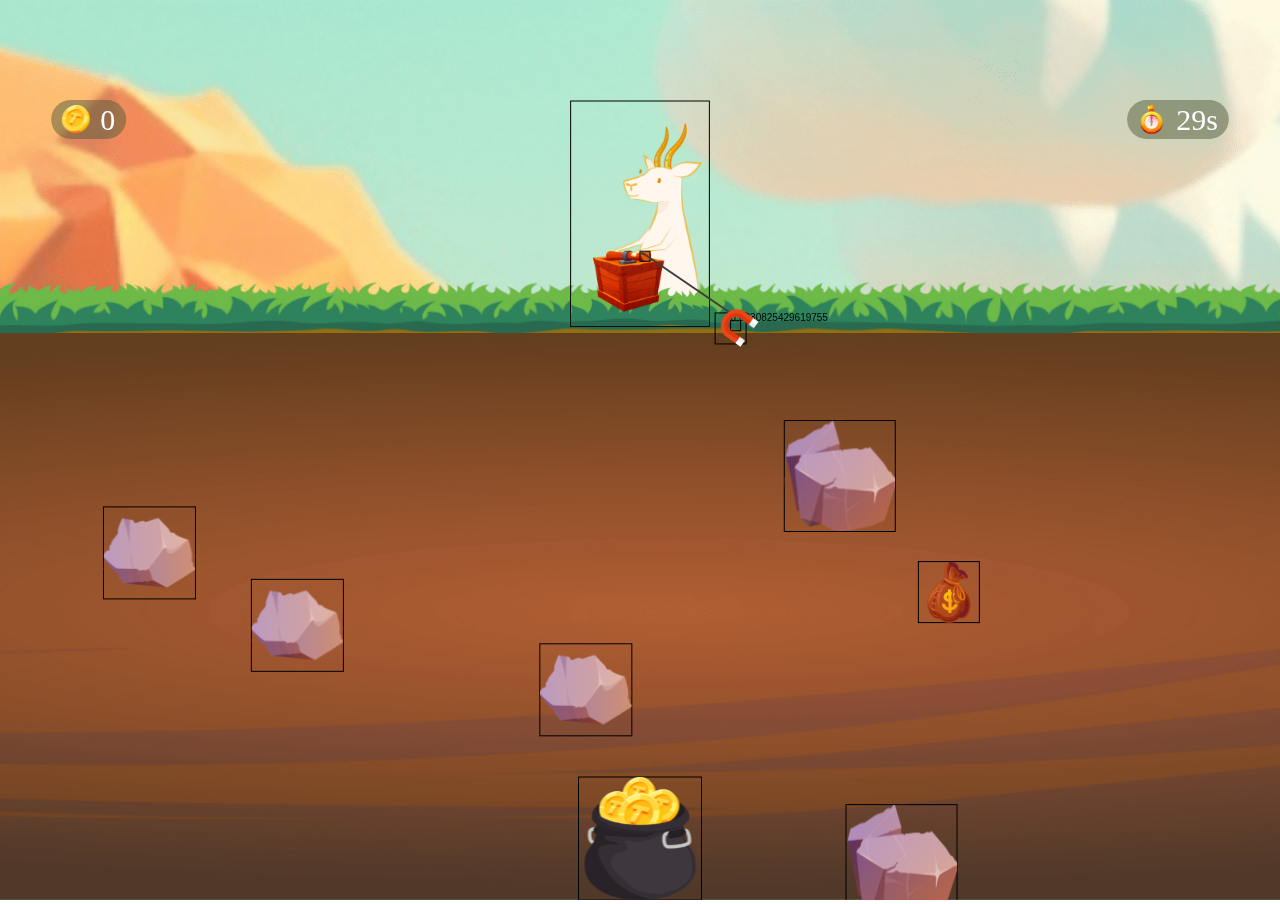
==== index.html @ d665a75e "done" ====
<!DOCTYPE html>
<html lang="en">
<head>
    <meta charset="UTF-8">
    <meta name="viewport" content="width=device-width, initial-scale=1.0">
    <title>Document</title>
    <link rel="stylesheet" href="src/css/style.css">
</head>
<body>
<script crossorigin="anonymous" src="src/js/script.js"></script>
</body>
</html>
---- src/css/style.css ----
body {
    background-color: white;
    margin: 0;
    text-align: center;
}

html, body {
    margin: 0;
    height: 100%;
    /*overflow: hidden*/
}

html {
    /*scrollbar-width: none;*/
    /*-ms-overflow-style: none;*/
}


.w-full {
    width: 100vw;
}

.h-full {
    height: 100vh;
}
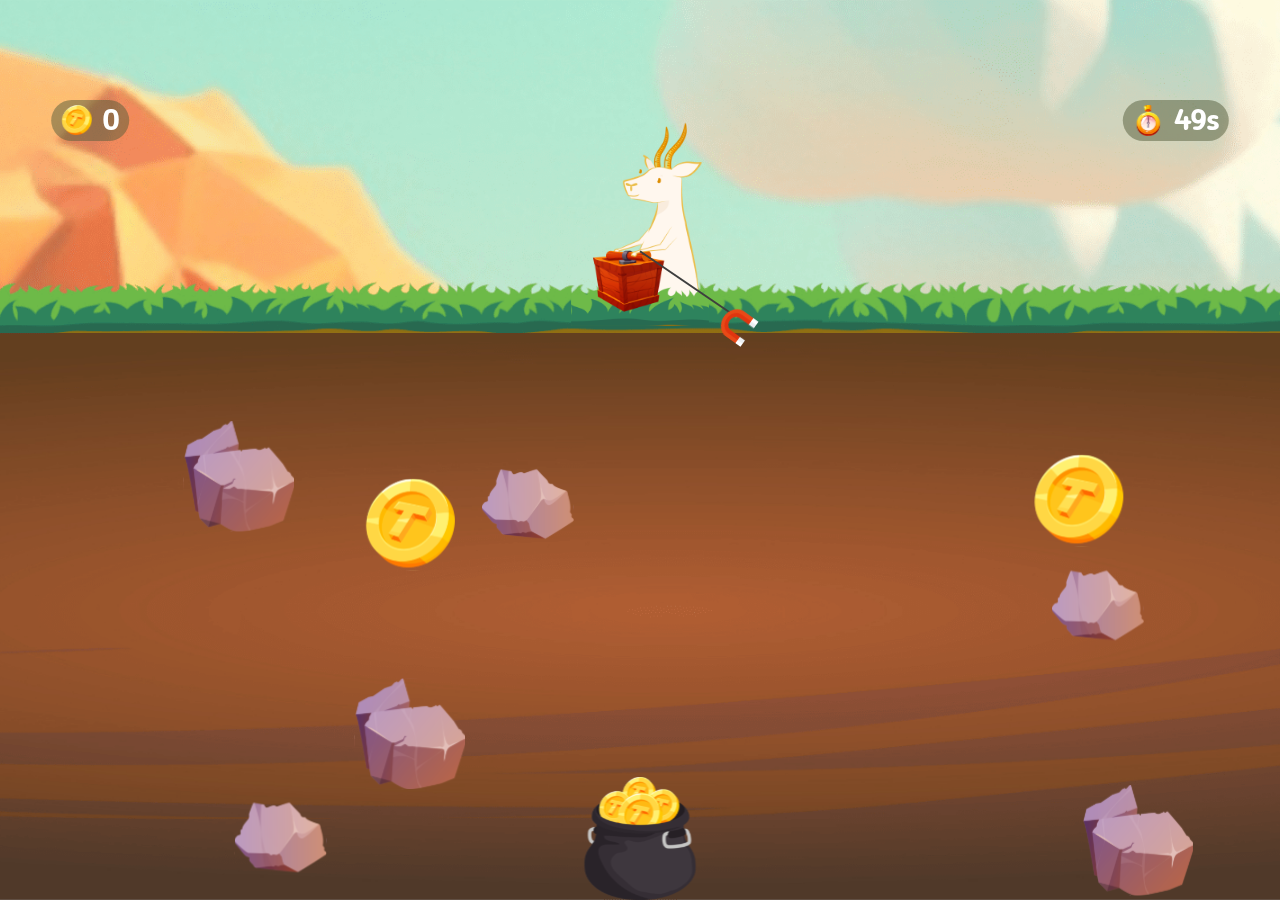
==== commit e0189766: "update font" ====
--- a/index.html
+++ b/index.html
@@ -4,6 +4,9 @@
     <meta charset="UTF-8">
     <meta name="viewport" content="width=device-width, initial-scale=1.0">
     <title>Document</title>
+    <link rel="preconnect" href="https://fonts.googleapis.com">
+    <link rel="preconnect" href="https://fonts.gstatic.com" crossorigin>
+    <link href="https://fonts.googleapis.com/css2?family=Madimi+One&display=swap" rel="stylesheet">
     <link rel="stylesheet" href="src/css/style.css">
 </head>
 <body>
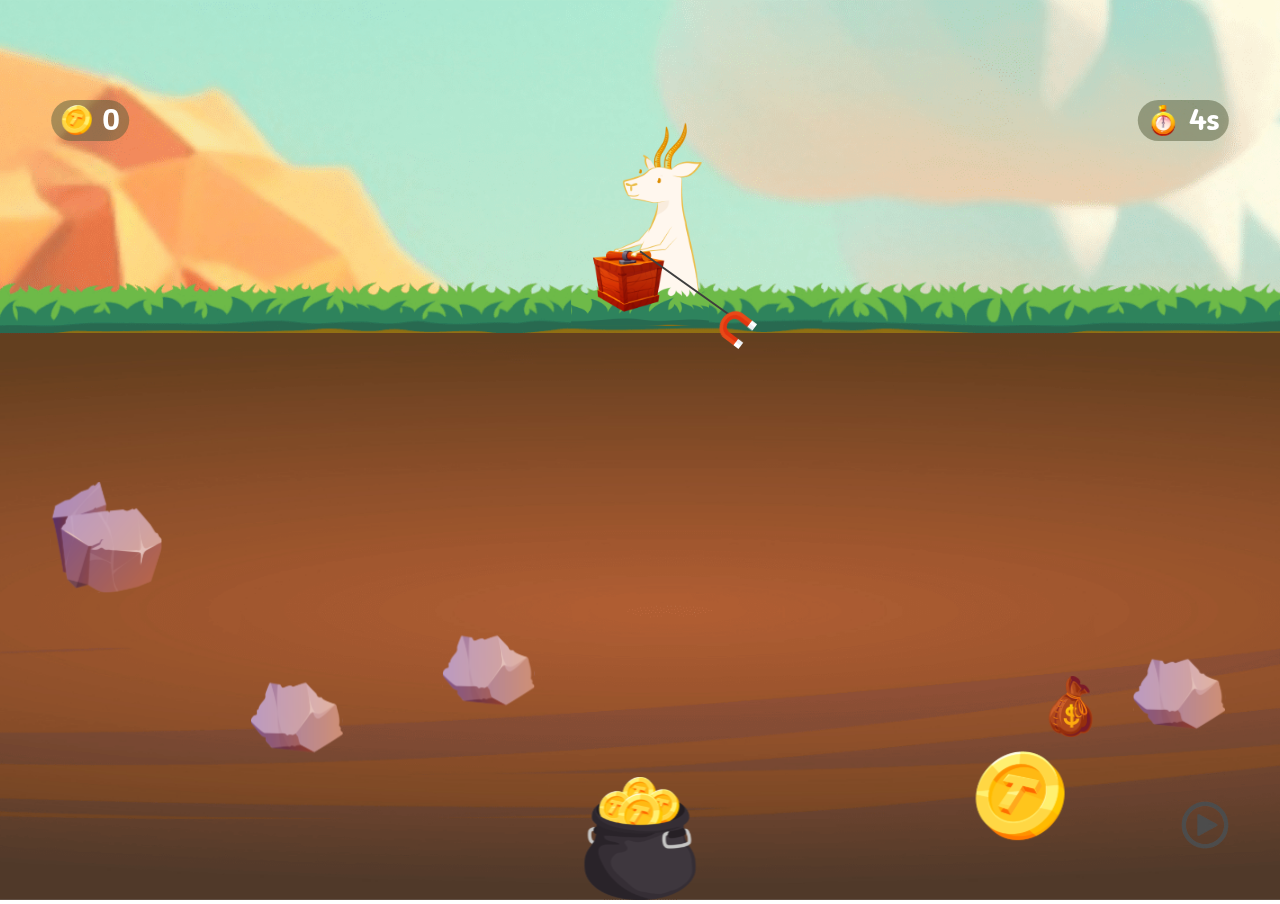
==== commit 27dfba9d: "add music" ====
--- a/index.html
+++ b/index.html
@@ -10,6 +10,7 @@
     <link rel="stylesheet" href="src/css/style.css">
 </head>
 <body>
+
 <script crossorigin="anonymous" src="src/js/script.js"></script>
 </body>
 </html>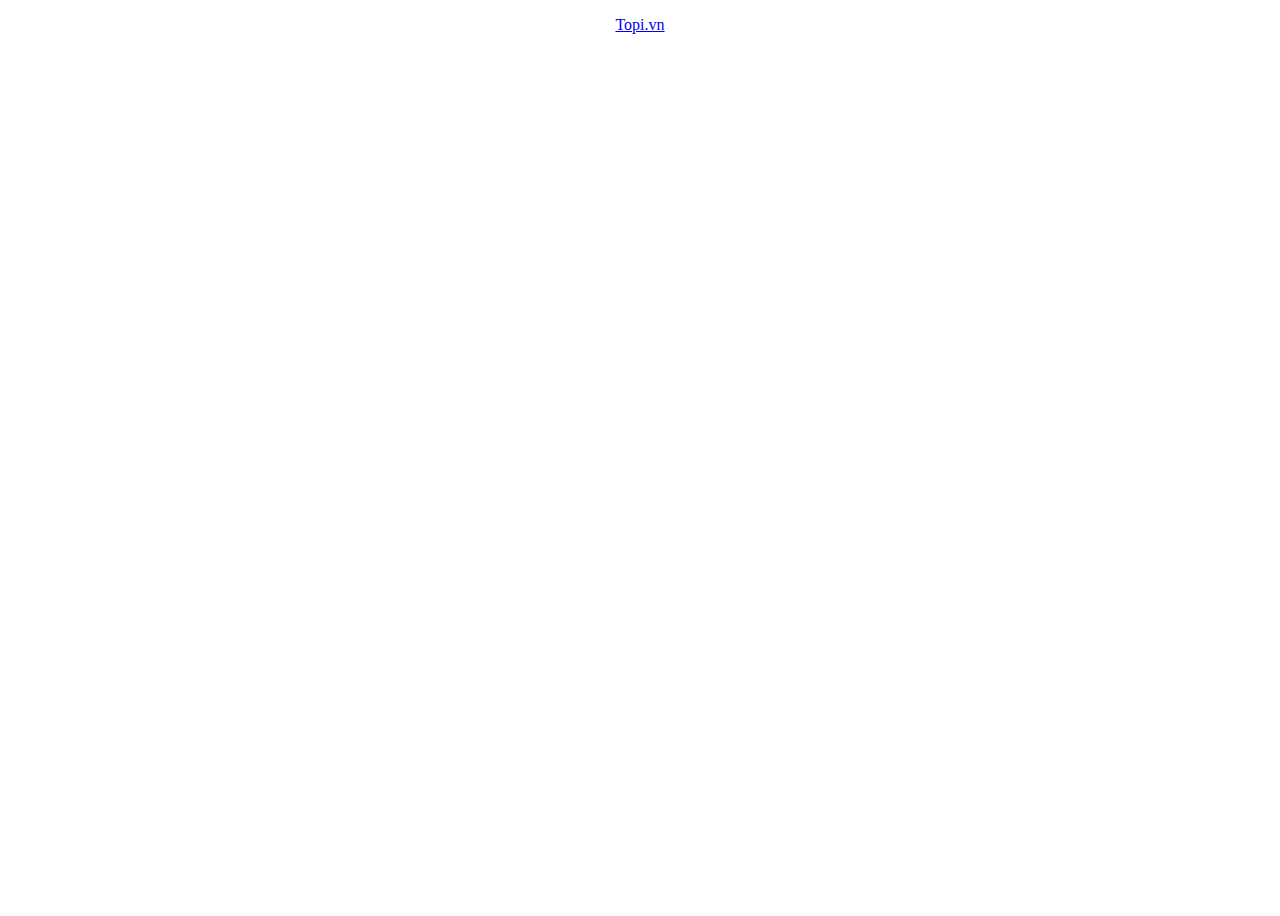
==== commit b30f4de4: "clean" ====
--- a/index.html
+++ b/index.html
@@ -10,7 +10,16 @@
     <link rel="stylesheet" href="src/css/style.css">
 </head>
 <body>
-
-<script crossorigin="anonymous" src="src/js/script.js"></script>
+<div id="fb-root"></div>
+<script async defer crossorigin="anonymous"
+        src="https://connect.facebook.net/vi_VN/sdk.js#xfbml=1&version=v19.0&appId=445757324493788"
+        nonce="TSAJJWDn"></script>
+<div class="fb-page" data-href="https://www.facebook.com/topi.dautuquanlytaichinh/" data-tabs="timeline" data-width=""
+     data-height="" data-small-header="false" data-adapt-container-width="true" data-hide-cover="false"
+     data-show-facepile="true">
+    <blockquote cite="https://www.facebook.com/topi.dautuquanlytaichinh/" class="fb-xfbml-parse-ignore"><a
+            href="https://www.facebook.com/topi.dautuquanlytaichinh/">Topi.vn</a></blockquote>
+</div>
+<!--<script crossorigin="anonymous" src="src/js/script.js"></script>-->
 </body>
 </html>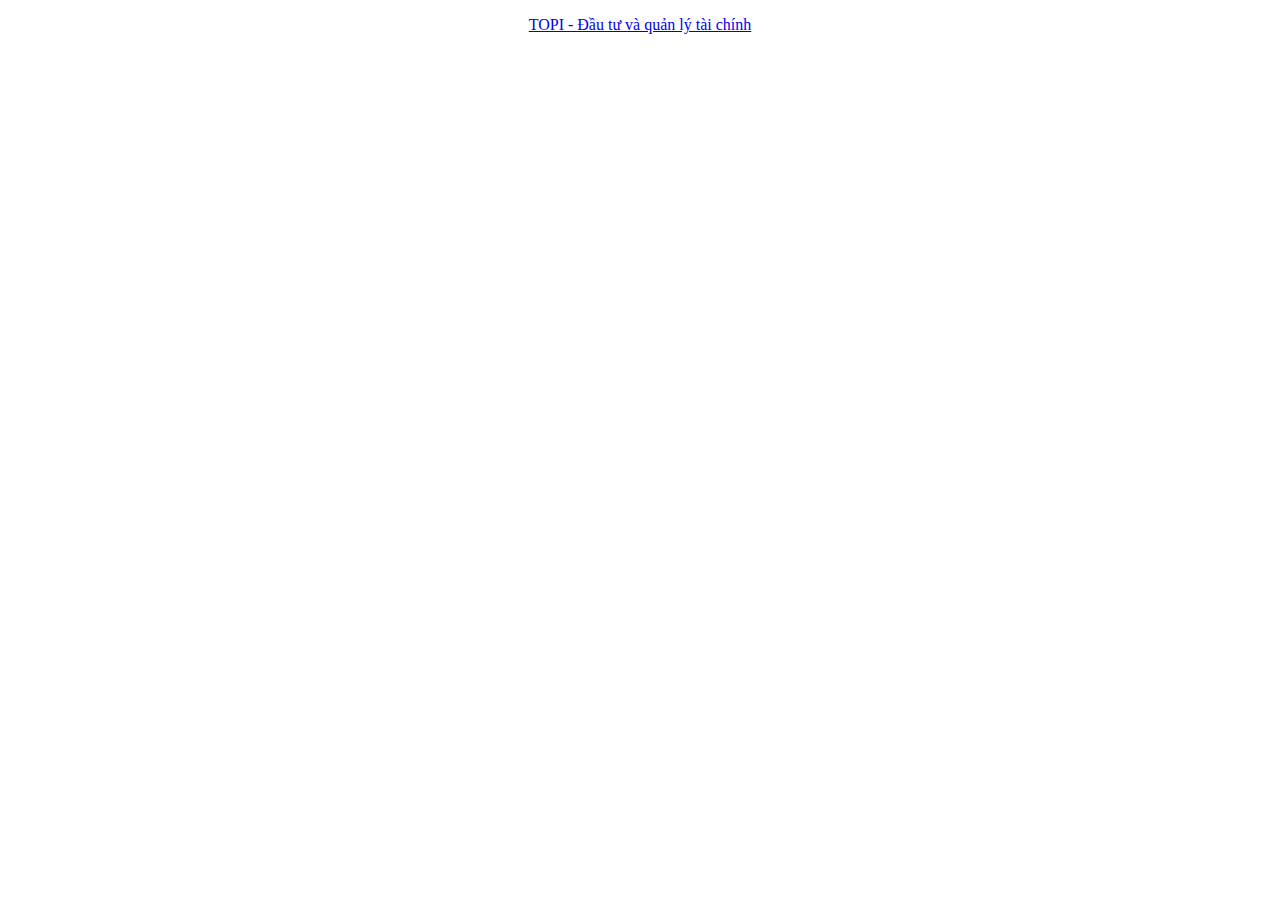
==== commit a3d80efe: "clean" ====
--- a/index.html
+++ b/index.html
@@ -13,12 +13,11 @@
 <div id="fb-root"></div>
 <script async defer crossorigin="anonymous"
         src="https://connect.facebook.net/vi_VN/sdk.js#xfbml=1&version=v19.0&appId=445757324493788"
-        nonce="TSAJJWDn"></script>
-<div class="fb-page" data-href="https://www.facebook.com/topi.dautuquanlytaichinh/" data-tabs="timeline" data-width=""
-     data-height="" data-small-header="false" data-adapt-container-width="true" data-hide-cover="false"
-     data-show-facepile="true">
-    <blockquote cite="https://www.facebook.com/topi.dautuquanlytaichinh/" class="fb-xfbml-parse-ignore"><a
-            href="https://www.facebook.com/topi.dautuquanlytaichinh/">Topi.vn</a></blockquote>
+        nonce="fIbn62Yf"></script>
+<div class="fb-page" data-href="https://www.facebook.com/topivn/" data-tabs="" data-width="" data-height=""
+     data-small-header="false" data-adapt-container-width="true" data-hide-cover="false" data-show-facepile="true">
+    <blockquote cite="https://www.facebook.com/topivn/" class="fb-xfbml-parse-ignore"><a
+            href="https://www.facebook.com/topivn/">TOPI - Đầu tư và quản lý tài chính</a></blockquote>
 </div>
 <!--<script crossorigin="anonymous" src="src/js/script.js"></script>-->
 </body>
